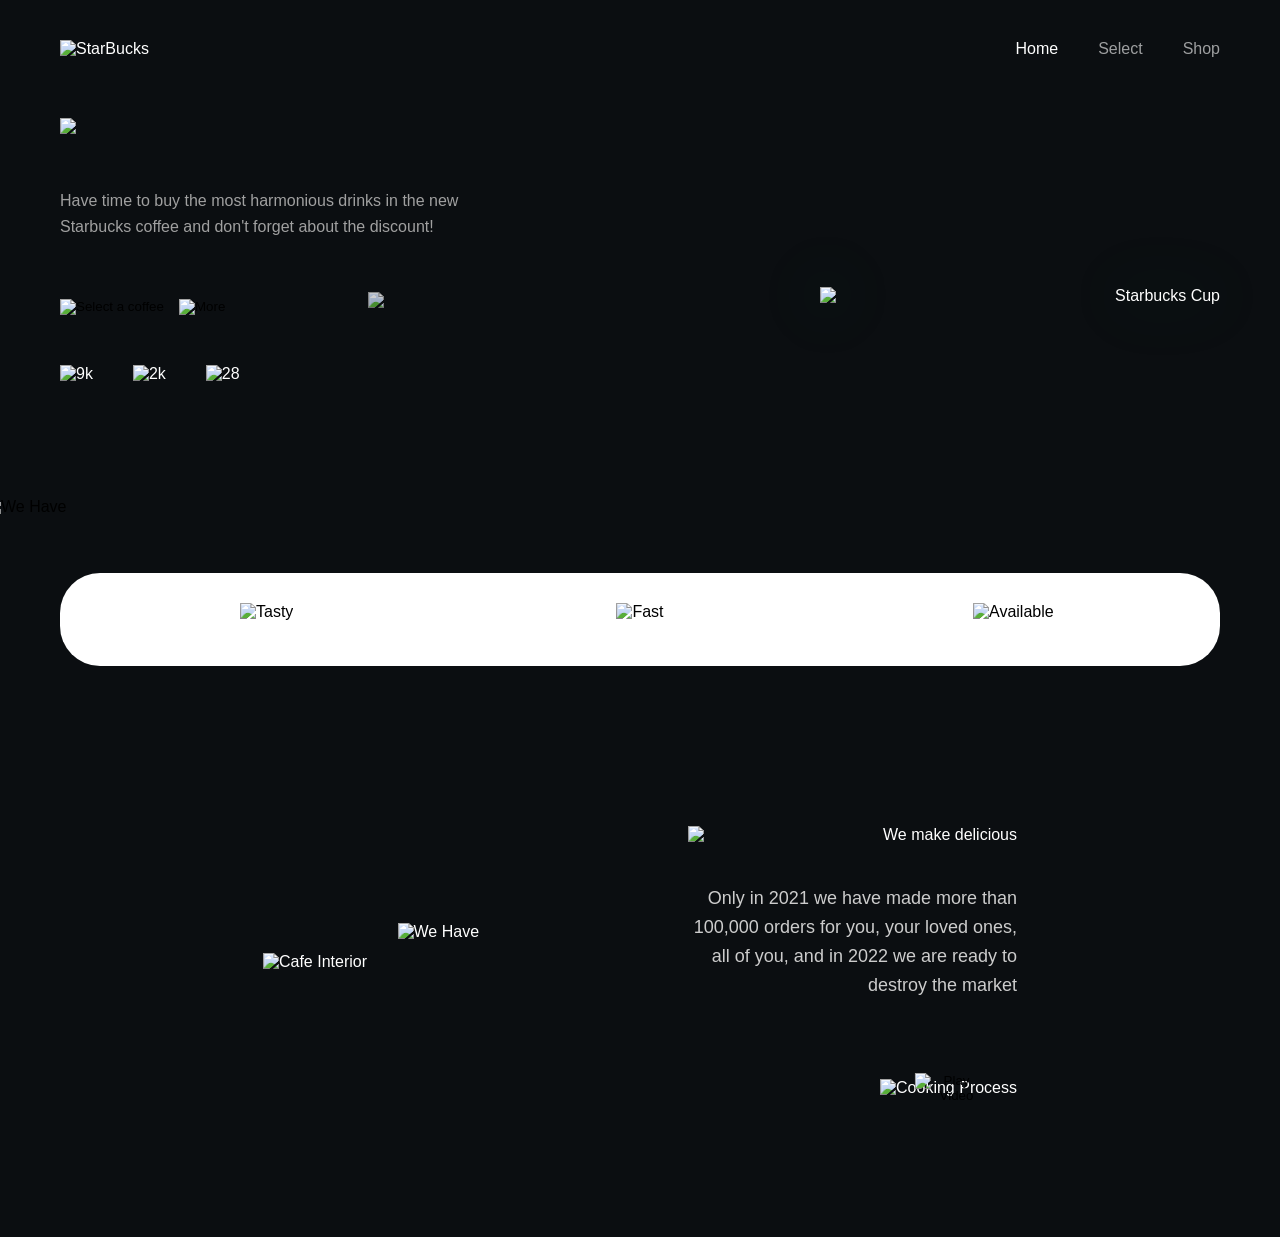
==== index.html @ f90f9e68 "git-hub-project" ====
<!DOCTYPE html>
<html lang="uk">
<head>
    <meta charset="UTF-8">
    <meta name="viewport" content="width=device-width, initial-scale=1.0">
    <title>StarBucks - Landing Page</title>
    <link rel="stylesheet" href="style.css">
</head>
<body>

    <div class="container">
        <header>
            <div class="logo">
                <img src="../starimg/StarBucksLogo.png" alt="StarBucks">
            </div>
            <nav class="nav-menu">
                <a href="#" class="active">Home</a>
                <a href="#">Select</a>
                <a href="#">Shop</a>
            </nav>
            <div class="burger-menu">
                <span></span><span></span><span></span>
            </div>
        </header>

        <main class="hero-section">
            <div>
                <img src="../starimg/New Cafe by StarBucks.png">
                <p class="description">
                    Have time to buy the most harmonious drinks in the new Starbucks coffee and don't forget about the discount!
                </p>
                <div class="btn-group">
                    <button class="btn-image">
                        <img src="../starimg/SelectACoffee.png" alt="Select a coffee">
                    </button>
                    <button class="btn-image">
                        <img src="../starimg/More.png" alt="More">
                    </button>
                </div>
                
                    <div class="stats">
                <div class="stat-item">
                    <img src="../starimg/9K+.png" alt="9k" class="stat-img">
                </div>
                <div class="stat-item">
                    <img src="../starimg/2K+.png" alt="2k" class="stat-img">
                </div>
                <div class="stat-item">
                    <img src="../starimg/28K+.png" alt="28" class="stat-img">
                </div>
            </div>
            </div>

            <div class="hero-image">
                <img src="../starimg/PumpkinCup.png" alt="Starbucks Cup" class="main-cup">
                <img src="../starimg/lines.png" alt="Lines" class="bg-lines">
            </div>
        </main>

            <section class="features-panel">
            <img src="../starimg/WeHaveBadge.png" alt="We Have" class="we-have-badge">
        <div class="feature-card">
            <img src="../starimg/TASTY.png" alt="Tasty" class="feature-icon">
        </div>
        <div class="feature-card">
            <img src="../starimg/FAST.png" alt="Fast" class="feature-icon">
        </div>
        <div class="feature-card">
            <img src="../starimg/AVAILABLE.png" alt="Available" class="feature-icon">
        </div>
    </section>
    </div>

    <section class="about-section">
    <div class="about-container">
        <div class="about-image-wrapper">
            <img src="../starimg/Interior.png" alt="Cafe Interior" class="interior-img">
            <img src="../starimg/WeHaveBadge.png" alt="We Have" class="about-badge">
        </div>

        <div class="about-content">
            <img src="../starimg/We make delicious.png" alt="We make delicious" class="about-title-img">
            <p class="about-description">
                Only in 2021 we have made more than 100,000 orders for you, 
                your loved ones, all of you, and in 2022 we are ready to destroy the market
            </p>

            <div class="video-preview">
                <img src="../starimg/Interior2.png" alt="Cooking Process" class="video-img">
                <button class="play-btn">
                    <img src="../starimg/video btn.png" alt="Play Video">
                </button>
            </div>
            <img src="../starimg/lines2.png" alt="" class="about-lines">
        </div>
    </div>
</section>


</body>
</html>
---- style.css ----
* {
    margin: 0;
    padding: 0;
    box-sizing: border-box;
    font-family: Arial, sans-serif;
}

body {
    background-color: #0b0e11;
    color: #ffffff;
    overflow-x: hidden;
    display: flex;
    flex-direction: column;
    justify-content: center;
    align-items: center;
    min-height: 100vh;
    margin: 0;
}

.container {
    width: 100%;
    max-width: 1200px;
    margin: 0 auto;
    padding: 20px;
}

header {
    display: flex;
    justify-content: space-between;
    align-items: center;
    padding: 20px 0;
}

.logo img {
    height: 30px;
}

.nav-menu {
    display: flex;
    gap: 40px;
}

.nav-menu a {
    color: white;
    text-decoration: none;
    font-size: 16px;
    opacity: 0.6;
    transition: 0.3s;
}

.nav-menu a.active, .nav-menu a:hover {
    opacity: 1;
}

.burger-menu {
    display: none;
}

.hero-section {
    display: flex;
    align-items: center;
    justify-content: space-between;
    padding: 40px 0;
}

.hero-image {
    flex: 1;
    text-align: right;
    position: relative;
    display: flex;
    justify-content: flex-end;
}

h1 {
    font-size: 60px;
    line-height: 1;
    margin-bottom: 20px;
}

h1 span {
    color: #00a862;
}

.description { 
    color: #a0a0a0; 
    max-width: 450px; 
    margin-bottom: 60px;
    margin-top: 50px;
    line-height: 1.6; 
}

.btn-group { 
    display: flex; 
    gap: 15px; 
    margin-bottom: 50px; 
    margin-top: 50px;
}
.btn-image {
    background: transparent;
    border: none;
    padding: 0;
    cursor: pointer;
    transition: 0.3s;
}

.btn-image:hover {
    opacity: 0.8;
}

.btn-image img {
    height: 50px;
}

.stats {
    display: flex;
    gap: 40px;
    align-items: flex-end; 
}

.stat-item {
    text-align: left;
}

.stat-img {
    height: 100px;
    width: auto;
    display: block;
    margin-bottom: 8px;
}

.stat-item p {
    color: #666;
    font-size: 12px;
    text-transform: uppercase;
    line-height: 1.2;
}

.main-cup {
    width: 100%;
    max-width: 400px;
    z-index: 3; 
    filter: drop-shadow(0 0 30px rgba(0, 168, 98, 0.3));
}
.bg-lines {
    position: absolute;
    top: 80%;
    left: 70%;
    transform: translate(-50%, -50%);
    width: 180%;
    z-index: 2;
    pointer-events: none;
    opacity: 0.8;
}

.features-panel {
    background: white;
    color: black;
    border-radius: 40px;
    display: flex;
    justify-content: space-around;
    padding: 30px 20px;
    margin-top: 60px;
    position: relative;
    z-index: 4;
}

.we-have-badge {
    position: absolute;
    top: -75px;
    left: -75px;
    width: 180px;
    height: auto;
    z-index: 10;
}

.feature-card {
    text-align: center;
    flex: 1;
}

.feature-icon {
    width: 180px;
    height: auto;
    margin-bottom: 15px;
}

.about-section {
    position: relative;
    padding: 100px 0;
    color: white;
    overflow: hidden;
}

.about-container {
    position: relative;
    z-index: 10;
    display: flex;
    align-items: center;
    justify-content: space-between;
    max-width: 1200px;
    margin: 0 auto;
    gap: 150px;
}

.about-image-wrapper {
    position: relative;
    z-index: 11;
    flex: 1;
}

.interior-img {
    width: 110%;
    position: relative;
    z-index: 3;
    display: block;
}

.about-badge {
    position: absolute;
    top: -30px;
    right: -80px;
    width: 220px;
    z-index: 4;
}

.about-content {
    position: relative;
    z-index: 11;
    flex: 1.2;
    display: flex;
    flex-direction: column;
    align-items: flex-end;
    text-align: right;
}

.about-content img:first-child {
    width: 100%;
    max-width: 400px;
    height: auto;
    margin-top: 40px;
    margin-bottom: 40px;
    display: block;
}

.about-description {
    font-size: 18px;
    color: #ccc;
    line-height: 1.6;
    margin-bottom: 40px;
    max-width: 500px;
}
.video-preview {
    position: relative;
    width: fit-content;
    margin-left: auto;
    align-items: center;
}

.video-img {
    width: 500px;
    height: auto;
    display: block;
}

.play-btn {
    position: absolute;
    top: 50%;
    left: 50%;
    transform: translate(-50%, -50%);
    background: transparent; 
    border: none;
    cursor: pointer;
    z-index: 4;
}

.play-btn img {
    width: 150px;
    height: auto;
}

.about-lines {
    position: absolute;
    top: 80%;
    left: 70%;
    transform: translate(-50%, -50%);
    width: 200%;
    z-index: 1;
    pointer-events: none;
    opacity: 0.8;
}










@media (max-width: 992px) {
    .nav-menu {
        display: none;
    }
    .burger-menu {
        display: block;
        width: 25px;
    }
    .burger-menu span {
        display: block;
        height: 2px;
        background: #00a862;
        margin: 5px 0;
    }
    
    .hero-section {
        flex-direction: column-reverse;
        text-align: center;
    }
    .hero-image {
        justify-content: center;
        margin-bottom: 30px;
    }
    .hero-text {
        text-align: left;
    }
    h1 {
        font-size: 40px;
    }

    .btn-group {
        flex-direction: column;
    }

    .stats {
        justify-content: space-between;
        gap: 10px;
    }
    .stat-img {
        height: 60px;
    }
    .features-panel {
        flex-direction: column;
        gap: 15px;
        padding: 30px 10px 20px;
        align-items: center;
    }
    .we-have-badge {
        left: 30px;
        width: 200px;
    }
    .bg-lines {
        width: 200%; 
        top: 10%;
    }
}
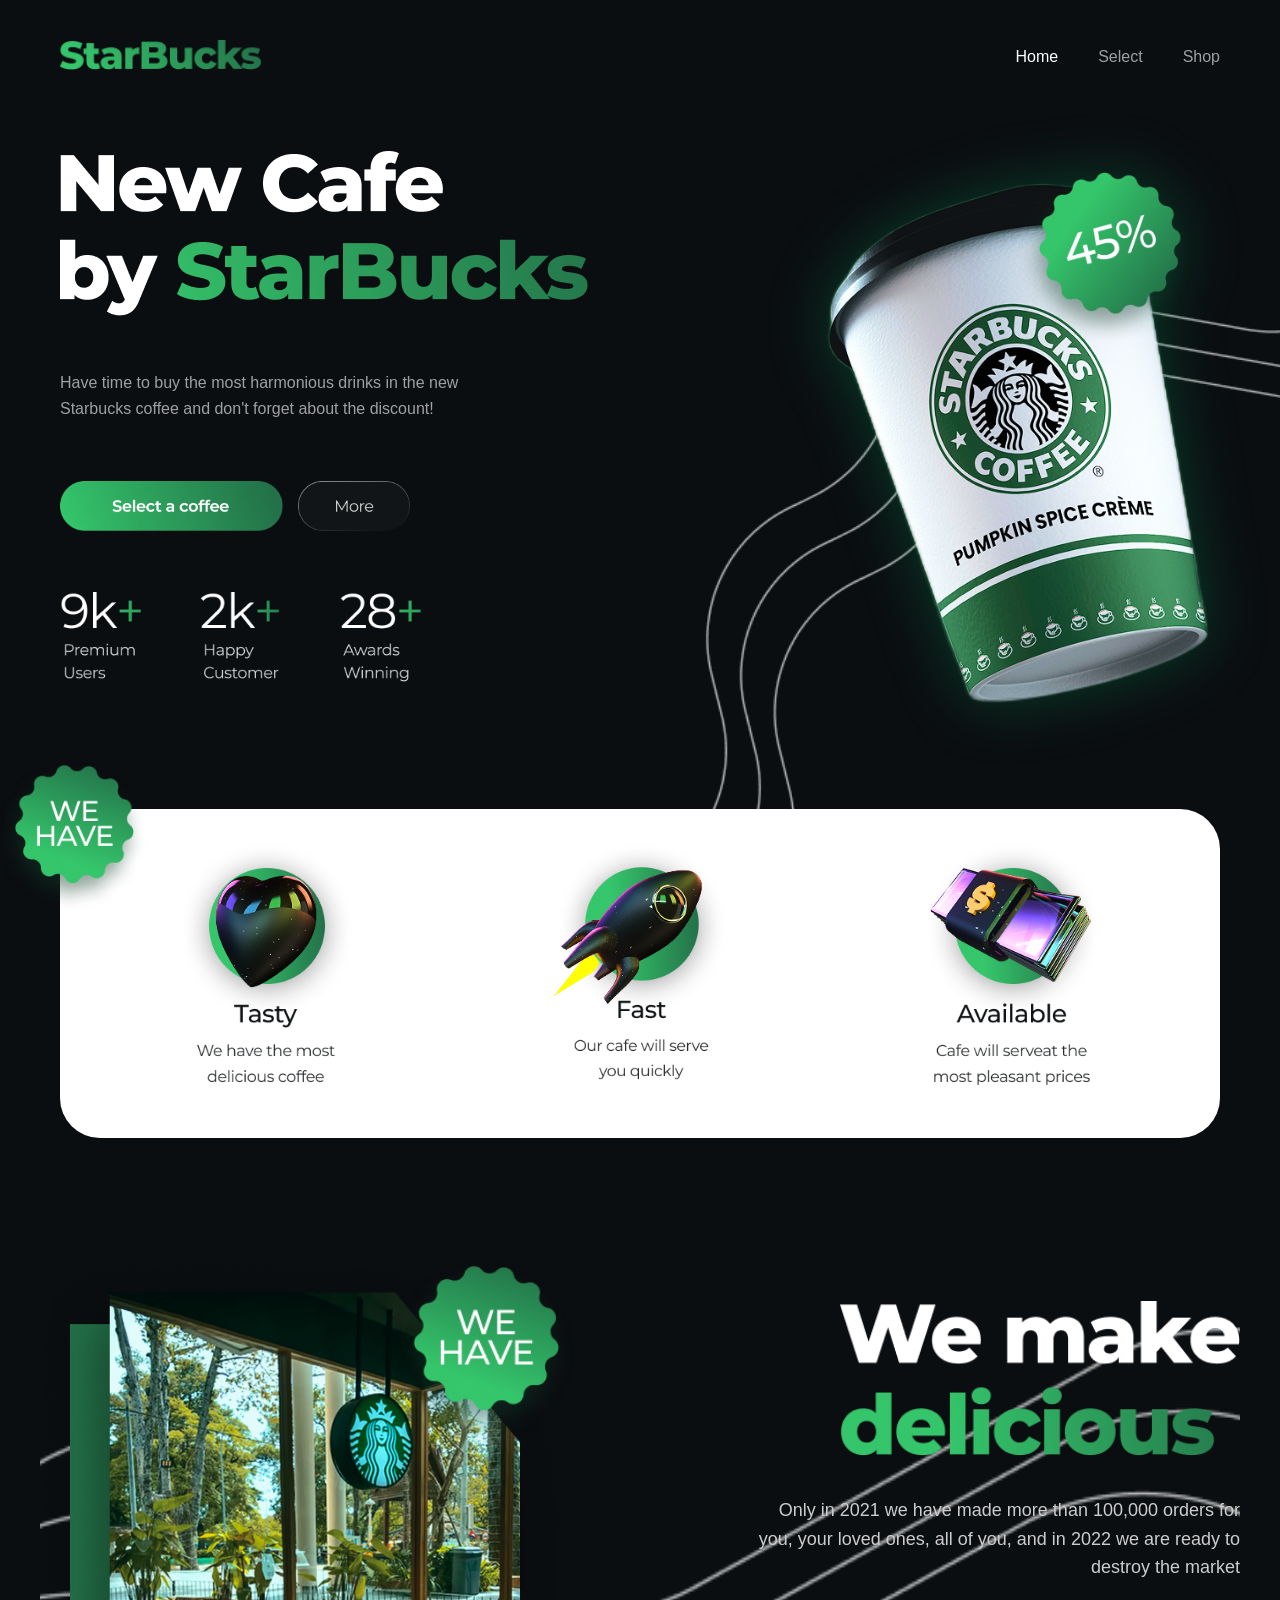
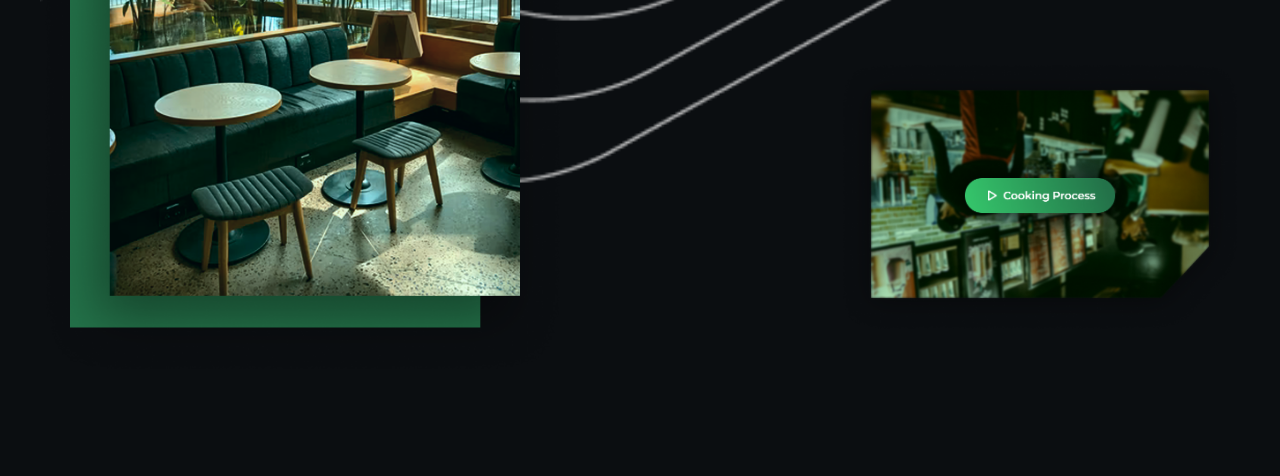
==== commit 1680da3c: "add image" ====
--- a/index.html
+++ b/index.html
@@ -72,12 +72,12 @@
     </div>
 
     <section class="about-section">
+        <img src="../starimg/lines2.png" alt="" class="about-lines">
     <div class="about-container">
         <div class="about-image-wrapper">
             <img src="../starimg/Interior.png" alt="Cafe Interior" class="interior-img">
             <img src="../starimg/WeHaveBadge.png" alt="We Have" class="about-badge">
         </div>
-
         <div class="about-content">
             <img src="../starimg/We make delicious.png" alt="We make delicious" class="about-title-img">
             <p class="about-description">
@@ -91,11 +91,9 @@
                     <img src="../starimg/video btn.png" alt="Play Video">
                 </button>
             </div>
-            <img src="../starimg/lines2.png" alt="" class="about-lines">
         </div>
     </div>
 </section>
 
-
 </body>
 </html>
--- a/style.css
+++ b/style.css
@@ -284,7 +284,7 @@
     left: 70%;
     transform: translate(-50%, -50%);
     width: 200%;
-    z-index: 1;
+    z-index: -20;
     pointer-events: none;
     opacity: 0.8;
 }
